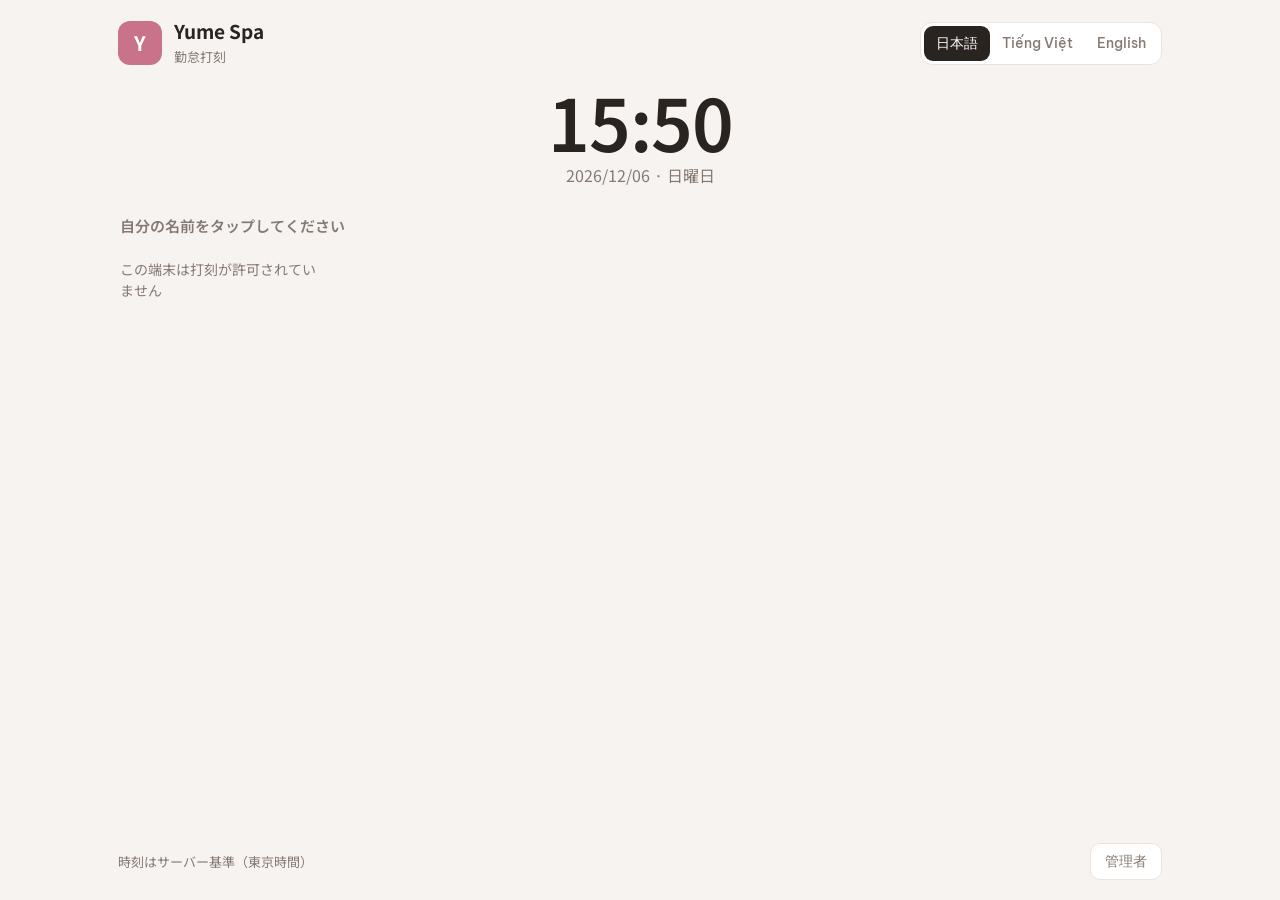
==== cham-cong/index.html @ f2bc5f34 "Trang chấm công nội bộ Yume (camera hiện sẵn, không lập chỉ mục; giám đốc duyệt 18/11 16:34) Co-Auth" ====
<!DOCTYPE html>
<html lang="ja">
<head>
<meta name="robots" content="noindex,nofollow">
<base target="_top">
<meta charset="utf-8">
<link rel="preconnect" href="https://fonts.googleapis.com">
<link href="https://fonts.googleapis.com/css2?family=Be+Vietnam+Pro:wght@400;500;600;700&family=Noto+Sans+JP:wght@400;500;700&display=swap" rel="stylesheet">
<style>
  :root{--bg:#f7f3f0;--card:#fff;--ink:#2a2421;--mute:#857a73;--line:#ece3dd;--rose:#c9738a;--rose-2:#f6e4e9;--ok:#2e7d55;--ok-2:#e3f2ea;--warn:#b7791f;--warn-2:#fbf0dc;--bad:#b3392f;--bad-2:#f8e3e1;--r:18px;
        --font:"Be Vietnam Pro",system-ui,-apple-system,"Segoe UI",sans-serif;--font-ja:"Noto Sans JP","Hiragino Sans","Yu Gothic UI",system-ui,sans-serif}
  *{box-sizing:border-box;-webkit-tap-highlight-color:transparent}
  html,body{height:100%}
  body{margin:0;background:var(--bg);color:var(--ink);font:400 16px/1.5 var(--font);-webkit-user-select:none;user-select:none;overflow:hidden}
  html[lang=ja] body{font-family:var(--font-ja)}
  .app{height:100%;display:flex;flex-direction:column;max-width:1100px;margin:0 auto;padding:20px 28px}
  header{display:flex;align-items:center;justify-content:space-between;gap:16px}
  .brand{display:flex;align-items:center;gap:12px}
  .logo{width:44px;height:44px;border-radius:12px;background:var(--rose);color:#fff;display:grid;place-items:center;font-weight:700;font-size:20px}
  .brand b{font-size:19px;font-weight:700;display:block;line-height:1.2}.brand span{color:var(--mute);font-size:13px}
  .seg{display:flex;background:#fff;border:1px solid var(--line);border-radius:12px;padding:3px}
  .seg button{border:0;background:none;font:500 14px var(--font);padding:8px 12px;border-radius:9px;color:var(--mute);cursor:pointer}
  .seg button.on{background:var(--ink);color:#fff}
  .clock{text-align:center;margin:18px 0 6px}
  .clock .t{font-size:72px;font-weight:600;letter-spacing:-1px;font-variant-numeric:tabular-nums;line-height:1}
  .clock .d{color:var(--mute);margin-top:6px}
  main{flex:1;overflow:auto;padding:14px 2px 6px}
  h2{font-size:15px;font-weight:600;color:var(--mute);margin:8px 0 12px;text-transform:none}
  .staff{display:grid;grid-template-columns:repeat(auto-fill,minmax(170px,1fr));gap:14px}
  .person{background:var(--card);border:1px solid var(--line);border-radius:var(--r);padding:18px 14px;text-align:center;cursor:pointer;transition:transform .08s,box-shadow .15s}
  .person:active{transform:scale(.97)}
  .person:hover{box-shadow:0 6px 18px rgba(42,36,33,.07)}
  .av{width:64px;height:64px;border-radius:50%;margin:0 auto 10px;display:grid;place-items:center;font-size:24px;font-weight:600;color:#fff}
  .person .n{font-weight:600;font-size:17px}
  .chip{display:inline-flex;align-items:center;gap:6px;margin-top:8px;font-size:12.5px;font-weight:500;padding:4px 10px;border-radius:999px;background:#f1ebe7;color:var(--mute)}
  .chip i{width:7px;height:7px;border-radius:50%;background:currentColor;display:inline-block}
  .chip.in{background:var(--ok-2);color:var(--ok)}.chip.brk{background:var(--warn-2);color:var(--warn)}
  footer{display:flex;justify-content:space-between;align-items:center;color:var(--mute);font-size:13px;padding-top:10px}
  .ghost{border:1px solid var(--line);background:#fff;border-radius:10px;padding:8px 14px;font:500 14px var(--font);color:var(--mute);cursor:pointer}
  /* lớp phủ */
  .sheet{position:fixed;inset:0;background:rgba(42,36,33,.42);display:none;align-items:center;justify-content:center;padding:20px;z-index:10}
  .sheet.on{display:flex}
  .panel{background:var(--card);border-radius:24px;width:min(460px,100%);padding:26px;box-shadow:0 24px 60px rgba(0,0,0,.2);position:relative}
  .panel.wide{width:min(860px,100%);max-height:92vh;overflow:auto}
  .x{position:absolute;right:16px;top:14px;border:0;background:#f4eee9;width:36px;height:36px;border-radius:50%;font-size:18px;color:var(--mute);cursor:pointer}
  .who{display:flex;align-items:center;gap:14px;margin-bottom:18px}
  .who .av{margin:0;width:52px;height:52px;font-size:20px}
  .who b{font-size:20px;display:block}.who span{color:var(--mute);font-size:14px}
  .dots{display:flex;justify-content:center;gap:16px;margin:6px 0 18px}
  .dots i{width:16px;height:16px;border-radius:50%;border:2px solid #cfc3bb}
  .dots i.f{background:var(--ink);border-color:var(--ink)}
  .dots.shake{animation:sh .35s}
  @keyframes sh{20%,60%{transform:translateX(-8px)}40%,80%{transform:translateX(8px)}}
  .pad{display:grid;grid-template-columns:repeat(3,1fr);gap:10px}
  .pad button{height:64px;border-radius:16px;border:1px solid var(--line);background:#fbf8f6;font:500 26px var(--font);color:var(--ink);cursor:pointer}
  .pad button:active{background:#efe7e2}
  .pad .fn{font-size:15px;color:var(--mute)}
  .cam{display:flex;flex-direction:column;align-items:center;gap:8px;margin:14px 0 4px}
  .cam video,.cam img{width:100%;max-width:340px;aspect-ratio:4/3;object-fit:cover;border-radius:16px;background:#f1ebe7;transform:scaleX(-1)}
  .cam .s{font-size:13.5px;color:var(--mute);text-align:center}
  .cam label{font-weight:600;color:var(--rose);cursor:pointer}
  .acts{display:grid;gap:10px;margin-top:16px}
  .acts button{height:62px;border-radius:16px;border:0;font:600 18px var(--font);cursor:pointer;display:flex;align-items:center;justify-content:center;gap:10px}
  .a-in{background:var(--ok);color:#fff}.a-out{background:var(--ink);color:#fff}.a-brk{background:var(--warn-2);color:var(--warn)}.a-back{background:var(--ok-2);color:var(--ok)}
  .acts button:disabled{opacity:.5}
  .err{color:var(--bad);text-align:center;font-weight:500;min-height:24px;margin-top:10px}
  .done{text-align:center;padding:12px 6px}
  .done .ic{width:84px;height:84px;border-radius:50%;margin:0 auto 14px;display:grid;place-items:center;font-size:42px;color:#fff;background:var(--ok)}
  .done .ic.out{background:var(--ink)}.done .ic.brk{background:var(--warn)}
  .done h3{font-size:24px;margin:0 0 4px}.done .tm{font-size:44px;font-weight:600;font-variant-numeric:tabular-nums}
  .done .sub{color:var(--mute);margin-top:6px}.done .w{margin-top:12px;background:var(--warn-2);color:var(--warn);border-radius:12px;padding:10px;font-size:14px}
  table{width:100%;border-collapse:collapse;font-size:14.5px}
  th{text-align:left;color:var(--mute);font-weight:500;padding:8px;border-bottom:1px solid var(--line)}
  td{padding:9px 8px;border-bottom:1px solid #f3ede9}
  .num{text-align:right;font-variant-numeric:tabular-nums}
  .grid2{display:grid;grid-template-columns:1fr 1fr;gap:18px}
  .box{border:1px solid var(--line);border-radius:16px;padding:14px}
  .box h4{margin:0 0 8px;font-size:15px}
  .fx{display:grid;grid-template-columns:1fr 1fr;gap:8px}
  .fx select,.fx input{font:400 15px var(--font);padding:10px;border:1px solid var(--line);border-radius:10px;width:100%;-webkit-user-select:text;user-select:text}
  .fx .full{grid-column:1/-1}
  .btn{height:46px;border:0;border-radius:12px;background:var(--ink);color:#fff;font:600 15px var(--font);cursor:pointer}
  .empty{color:var(--mute);font-size:14px;padding:10px 0}
  @media (max-width:700px){.clock .t{font-size:52px}.grid2{grid-template-columns:1fr}.app{padding:14px}}
</style>
</head>
<body>
<div class="app">
  <header>
    <div class="brand"><div class="logo">Y</div><div><b>Yume Spa</b><span data-t="sub"></span></div></div>
    <div class="seg" id="lang"><button data-l="ja">日本語</button><button data-l="vi">Tiếng Việt</button><button data-l="en">English</button></div>
  </header>
  <div class="clock"><div class="t" id="clk">--:--</div><div class="d" id="day"></div></div>
  <main><h2 data-t="tap"></h2><div class="staff" id="staff"></div></main>
  <footer><span id="foot"></span><button class="ghost" id="mgrBtn" data-t="mgr"></button></footer>
</div>

<div class="sheet" id="sPin"><div class="panel">
  <button class="x" data-close>×</button>
  <div class="who" id="pinWho"></div>
  <div class="dots" id="dots"><i></i><i></i><i></i><i></i></div>
  <div class="pad" id="pad"></div>
  <div class="err" id="pinErr"></div>
</div></div>

<div class="sheet" id="sAct"><div class="panel">
  <button class="x" data-close>×</button>
  <div class="who" id="actWho"></div>
  <div class="cam"><video id="vid" playsinline muted hidden></video><img id="shot" alt="" hidden><div class="s" id="camTxt"></div><label for="camIn" id="camLbl" hidden></label></div>
  <input id="camIn" type="file" accept="image/*" capture="user" hidden>
  <div class="acts" id="acts"></div>
  <div class="err" id="actErr"></div>
</div></div>

<div class="sheet" id="sDone"><div class="panel"><div class="done" id="doneBox"></div></div></div>

<div class="sheet" id="sMgr"><div class="panel wide">
  <button class="x" data-close>×</button>
  <div id="mgrBox"></div>
</div></div>

<script>
const K0 = "<?= kioskKey ?>";
// Trang ngoài Google: lần đầu mở bằng ?k=…, iPad lưu khóa vào máy rồi xóa khỏi thanh địa chỉ (không còn trong lịch sử, dấu trang).
// Thu hồi: Quản lý đổi khóa ở CaiDat!B3 (menuNewKey) → máy cũ báo "chưa được cấp phép", mở lại bằng link mới.
const KEY = K0.indexOf("<" + "?") !== 0 ? K0 : (() => { const u = new URLSearchParams(location.search).get("k");
  if (u) { put("cc_k", u); history.replaceState(null, "", location.pathname); } return get("cc_k") || ""; })();
const EXEC = "https://script.google.com/macros/s/AKfycbzCZN4zLhUl0K0emn6Rqy8HpyyqSWN4c1NJvTIBpm4sspG4p6c4Kl5jYYhxffua1I4z/exec";
if (!(window.google && google.script && google.script.run)) {
  // Trang đặt ngoài Google (để camera hiện sẵn): gọi cùng các hàm của bộ chấm công qua doPost
  const mk = (ok, ng) => new Proxy({}, {get: (_, name) => name === "withSuccessHandler" ? f => mk(f, ng) : name === "withFailureHandler" ? f => mk(ok, f) :
    (...args) => fetch(EXEC, {method: "POST", headers: {"Content-Type": "text/plain;charset=utf-8"}, body: JSON.stringify({fn: name, args})})
      .then(r => r.json()).then(v => ok && ok(v)).catch(e => ng && ng(e))});
  window.google = {script: {run: mk(null, null)}};
}
const T = {
 vi:{sub:"Chấm công",tap:"Chạm vào tên của bạn",mgr:"Quản lý",pin:"Nhập mã PIN 4 số",mpin:"Mã quản lý 4 số",del:"Xóa",clr:"Xóa hết",
   in:"Vào ca",brk:"Nghỉ giữa ca",back:"Trở lại làm",out:"Ra ca",off:"Chưa vào ca",on:"Đang làm từ",onb:"Đang nghỉ",
   cam:"Nhìn vào camera rồi bấm nút bên dưới – ảnh tự lưu",camNo:"Camera chưa mở được – vẫn bấm nút bên dưới để chấm công",camBtn:"Mở camera",camOk:"Đã có ảnh",
   saving:"Đang ghi…",hrs:"Giờ làm ca này",mon:"Tổng giờ tháng này",ok_in:"Chúc làm việc vui vẻ",ok_out:"Cảm ơn, hẹn gặp lại",ok_brk:"Nghỉ ngơi nhé",ok_back:"Chào mừng trở lại",
   e_bad_pin:"Sai mã PIN",e_no_pin:"Chưa có mã – báo quản lý",e_bad_device:"Máy này chưa được cấp phép chấm công – báo quản lý",e_locked:"Sai nhiều lần, thử lại sau 15 phút",e_bad_input:"Thông tin chưa đủ",e_busy:"Máy đang bận, bấm lại",e_net:"Mất kết nối – bấm lại (không bị ghi trùng)",e_need_photo:"Cần chụp ảnh",
   today:"Hôm nay",inNow:"Đang trong ca",month:"Tổng giờ tháng",time:"Lúc",person:"Người",type:"Loại",h:"Số giờ",ca:"Ca",over:"Quá 8 tiếng",night:"Giờ đêm",none:"Chưa có",
   fix:"Ghi sửa giờ (quên bấm)",fixH:"Số giờ cộng (+) hoặc trừ (−)",fixR:"Lý do",fixMonth:"Tháng",save:"Ghi lại",saved:"Đã ghi vào tab SuaGio",lock:"Khóa",
   days:["Chủ nhật","Thứ hai","Thứ ba","Thứ tư","Thứ năm","Thứ sáu","Thứ bảy"],TY:{"VÀO CA":"Vào ca","NGHỈ":"Nghỉ","TRỞ LẠI":"Trở lại","RA CA":"Ra ca"},foot:"Giờ ghi theo máy chủ (giờ Tokyo)"},
 ja:{sub:"勤怠打刻",tap:"自分の名前をタップしてください",mgr:"管理者",pin:"4桁のPINを入力",mpin:"管理者コード（4桁）",del:"削除",clr:"クリア",
   in:"出勤",brk:"休憩開始",back:"休憩終了",out:"退勤",off:"未出勤",on:"勤務中",onb:"休憩中",
   cam:"カメラを見て下のボタンを押してください（写真は自動保存）",camNo:"カメラを起動できません。そのまま下のボタンで打刻できます",camBtn:"カメラを開く",camOk:"撮影済み",
   saving:"記録中…",hrs:"今回の勤務時間",mon:"今月の合計",ok_in:"今日もよろしくお願いします",ok_out:"お疲れさまでした",ok_brk:"ごゆっくり",ok_back:"おかえりなさい",
   e_bad_pin:"PINが違います",e_no_pin:"コード未設定です。管理者に連絡してください",e_bad_device:"この端末は打刻が許可されていません",e_locked:"誤りが続いたため15分後に再試行してください",e_bad_input:"入力が不足しています",e_busy:"処理中です。もう一度押してください",e_net:"通信エラー：もう一度押してください（二重記録されません）",e_need_photo:"写真が必要です",
   today:"本日",inNow:"勤務中",month:"今月の合計",time:"時刻",person:"スタッフ",type:"種別",h:"時間",ca:"回数",over:"8時間超",night:"深夜",none:"なし",
   fix:"時間修正（打刻漏れ）",fixH:"加算（+）または減算（−）する時間",fixR:"理由",fixMonth:"月",save:"記録",saved:"SuaGioタブに記録しました",lock:"ロック",
   days:["日曜日","月曜日","火曜日","水曜日","木曜日","金曜日","土曜日"],TY:{"VÀO CA":"出勤","NGHỈ":"休憩開始","TRỞ LẠI":"休憩終了","RA CA":"退勤"},foot:"時刻はサーバー基準（東京時間）"},
 en:{sub:"Time clock",tap:"Tap your name",mgr:"Manager",pin:"Enter your 4-digit PIN",mpin:"Manager code (4 digits)",del:"Delete",clr:"Clear",
   in:"Clock in",brk:"Start break",back:"End break",out:"Clock out",off:"Not clocked in",on:"On shift since",onb:"On break",
   cam:"Look at the camera and press a button below – the photo saves itself",camNo:"Camera unavailable – you can still press a button below",camBtn:"Open camera",camOk:"Photo ready",
   saving:"Saving…",hrs:"Hours this shift",mon:"Hours this month",ok_in:"Have a good shift",ok_out:"Thank you, see you next time",ok_brk:"Enjoy your break",ok_back:"Welcome back",
   e_bad_pin:"Wrong PIN",e_no_pin:"No code set – tell the manager",e_bad_device:"This device is not allowed to clock in",e_locked:"Too many attempts, try again in 15 minutes",e_bad_input:"Missing information",e_busy:"Busy, press again",e_net:"Connection lost – press again (it will not be recorded twice)",e_need_photo:"A photo is required",
   today:"Today",inNow:"On shift now",month:"Hours this month",time:"Time",person:"Staff",type:"Type",h:"Hours",ca:"Shifts",over:"Over 8 h",night:"Night",none:"None",
   fix:"Correct hours (missed punch)",fixH:"Hours to add (+) or subtract (−)",fixR:"Reason",fixMonth:"Month",save:"Save",saved:"Saved to the SuaGio tab",lock:"Lock",
   days:["Sunday","Monday","Tuesday","Wednesday","Thursday","Friday","Saturday"],TY:{"VÀO CA":"Clock in","NGHỈ":"Start break","TRỞ LẠI":"End break","RA CA":"Clock out"},foot:"Times follow the server clock (Tokyo)"}
};
const COLORS = ["#c9738a","#7a9e7e","#8a7fb5","#c08a5b","#5f8fb0","#b5677f","#6f9a96","#a07b6a"];
let lang = "ja", st = {staff:[],open:{}}, off = 0, sel = null, pin = "", mode = "staff", mcode = "", photo = "", stream = null, pending = null, idle = null;
function get(k){try{return localStorage.getItem(k)}catch(e){return null}} function put(k,v){try{localStorage.setItem(k,v)}catch(e){}}
const $ = s => document.querySelector(s), t = k => T[lang][k];
const esc = s => String(s == null ? "" : s).replace(/[&<>"]/g, c => ({"&":"&amp;","<":"&lt;",">":"&gt;",'"':"&quot;"}[c]));
const ini = n => esc(String(n || "?").trim().split(/\s+/).pop().slice(0, 1).toUpperCase());
const col = c => COLORS[(parseInt(String(c).replace(/\D/g, "")) || 0) % COLORS.length];
const jst = () => new Date(new Date(Date.now() + off).toLocaleString("en-US", {timeZone:"Asia/Tokyo"}));
function status(c){ const o = st.open[c]; return !o ? ["", t("off")] : o.nghi ? ["brk", t("onb")] : ["in", t("on") + " " + o.vao]; }
function paint(){
  document.documentElement.lang = lang;
  document.querySelectorAll("[data-t]").forEach(e => e.textContent = t(e.dataset.t));
  document.querySelectorAll("#lang button").forEach(b => b.classList.toggle("on", b.dataset.l === lang));
  $("#foot").textContent = t("foot");
  $("#staff").innerHTML = st.staff.map(p => { const [c, s] = status(p.code); return `<div class="person" data-nv="${esc(p.code)}"><div class="av" style="background:${col(p.code)}">${ini(p.name || p.code)}</div><div class="n">${esc(p.name || p.code)}</div><div class="chip ${c}"><i></i>${esc(s)}</div></div>`; }).join("");
}
function tick(){ const d = jst(); $("#clk").textContent = d.toTimeString().slice(0, 5); $("#day").textContent = `${d.getFullYear()}/${String(d.getMonth()+1).padStart(2,"0")}/${String(d.getDate()).padStart(2,"0")} · ${t("days")[d.getDay()]}`; }
function load(){ if (!KEY) { $("#staff").innerHTML = `<div class="empty">${t("e_bad_device")}</div>`; return; }
  google.script.run.withSuccessHandler(s => { if (!s.ok) { $("#staff").innerHTML = `<div class="empty">${t("e_" + s.err)}</div>`; return; } st = s; off = s.now - Date.now(); paint(); }).getState(KEY); }
function open(id){ document.querySelectorAll(".sheet").forEach(s => s.classList.toggle("on", s.id === id)); poke(); }
function closeAll(){ document.querySelectorAll(".sheet").forEach(s => s.classList.remove("on")); stopCam(); sel = null; pin = ""; mcode = ""; photo = ""; pending = null; clearTimeout(idle); if (lang !== "ja") { lang = "ja"; paint(); tick(); } }
function poke(){ clearTimeout(idle); idle = setTimeout(closeAll, 45000); }
function whoHtml(p, sub){ return `<div class="av" style="background:${col(p.code)}">${ini(p.name || p.code)}</div><div><b>${esc(p.name || p.code)}</b><span>${esc(sub)}</span></div>`; }
function padHtml(){ return [1,2,3,4,5,6,7,8,9].map(n => `<button data-k="${n}">${n}</button>`).join("") + `<button class="fn" data-k="c">${t("clr")}</button><button data-k="0">0</button><button class="fn" data-k="b">⌫</button>`; }
function dots(n){ $("#dots").innerHTML = [0,1,2,3].map(i => `<i class="${i < n ? "f" : ""}"></i>`).join(""); }
function startPin(m){ mode = m; pin = ""; $("#pinErr").textContent = "";
  $("#pinWho").innerHTML = m === "staff" ? whoHtml(sel, t("pin")) : `<div class="av" style="background:var(--ink)">⚙</div><div><b>${t("mgr")}</b><span>${t("mpin")}</span></div>`;
  $("#pad").innerHTML = padHtml(); dots(0); open("sPin"); }
function bad(msgKey){ $("#pinErr").textContent = t(msgKey); const d = $("#dots"); d.classList.remove("shake"); void d.offsetWidth; d.classList.add("shake"); pin = ""; setTimeout(() => dots(0), 350); }
function pinDone(){
  if (mode === "staff") { showActions(); return; }
  mcode = pin; loadMgr();
}
function showActions(){
  const [c] = status(sel.code), o = st.open[sel.code];
  $("#actWho").innerHTML = whoHtml(sel, status(sel.code)[1]);
  const b = (k, cls) => `<button class="${cls}" data-a="${k}">${t({"VÀO CA":"in","NGHỈ":"brk","TRỞ LẠI":"back","RA CA":"out"}[k])}</button>`;
  $("#acts").innerHTML = !o ? b("VÀO CA","a-in") : o.nghi ? b("TRỞ LẠI","a-back") + b("RA CA","a-out") : b("NGHỈ","a-brk") + b("RA CA","a-out");
  $("#actErr").textContent = ""; open("sAct"); startCam();
}
async function startCam(){
  photo = ""; $("#shot").hidden = true; $("#camLbl").hidden = true;
  try { stream = await navigator.mediaDevices.getUserMedia({video:{facingMode:"user", width:640}}); const v = $("#vid"); v.srcObject = stream; v.hidden = false; await v.play(); $("#camTxt").textContent = t("cam"); }
  catch(e){ $("#vid").hidden = true; $("#camTxt").textContent = t("camNo"); $("#camLbl").textContent = t("camBtn"); $("#camLbl").hidden = false; }
}
function stopCam(){ if (stream) { stream.getTracks().forEach(x => x.stop()); stream = null; } }
function snap(){ const v = $("#vid"); if (!stream || !v.videoWidth) return photo;
  const c = document.createElement("canvas"), k = Math.min(1, 720 / v.videoWidth); c.width = v.videoWidth * k; c.height = v.videoHeight * k;
  c.getContext("2d").drawImage(v, 0, 0, c.width, c.height); return c.toDataURL("image/jpeg", .72); }
function doPunch(type, btn){
  const img = photo || snap(), key = sel.code + "|" + type;
  if (!pending || pending.key !== key) pending = {key, id: Date.now().toString(36) + Math.random().toString(36).slice(2, 8)};
  document.querySelectorAll("#acts button").forEach(x => x.disabled = true); $("#actErr").textContent = t("saving");
  google.script.run.withSuccessHandler(r => {
      document.querySelectorAll("#acts button").forEach(x => x.disabled = false);
      if (!r.ok) { $("#actErr").textContent = t("e_" + r.err) || r.err; if (r.err === "bad_pin") { startPin("staff"); $("#pinErr").textContent = t("e_bad_pin"); } return; }
      stopCam(); const k = {"VÀO CA":["in","✓","ok_in"],"NGHỈ":["brk","☕","ok_brk"],"TRỞ LẠI":["in","↩","ok_back"],"RA CA":["out","✓","ok_out"]}[type];
      $("#doneBox").innerHTML = `<div class="ic ${k[0]}">${k[1]}</div><h3>${esc(sel.name || sel.code)} · ${esc(t("TY")[type])}</h3><div class="tm">${esc(r.time)}</div><div class="sub">${t(k[2])}</div>`
        + (r.hours !== "" && r.hours != null ? `<div class="sub">${t("hrs")}: <b>${r.hours}</b>${r.month !== "" && r.month != null ? ` · ${t("mon")}: <b>${Math.round(r.month * 10) / 10}</b>` : ""}</div>` : "")
        + (r.warn ? `<div class="w">⚠ ${esc(r.warn)}</div>` : "");
      open("sDone"); pending = null; load(); setTimeout(closeAll, r.warn ? 7000 : 3500);
    }).withFailureHandler(() => { document.querySelectorAll("#acts button").forEach(x => x.disabled = false); $("#actErr").textContent = t("e_net"); })
    .punch(KEY, sel.code, pin, type, img, navigator.userAgent.slice(0, 60), pending.id);
}
function loadMgr(){
  $("#pinErr").textContent = t("saving");
  google.script.run.withSuccessHandler(r => {
    if (!r.ok) { mcode = ""; bad("e_" + r.err); return; }
    const ty = x => esc(t("TY")[x] || x);
    const opts = Object.keys(r.names).map(c => `<option value="${esc(c)}">${esc(r.names[c])} (${esc(c)})</option>`).join("");
    const openRows = Object.keys(r.open).map(c => `<tr><td>${esc(r.names[c] || c)}</td><td class="num">${esc(r.open[c].vao)}</td><td>${r.open[c].nghi ? t("onb") : t("on")}</td></tr>`).join("");
    $("#mgrBox").innerHTML = `<div class="who"><div class="av" style="background:var(--ink)">⚙</div><div><b>${t("mgr")}</b><span>${esc(r.month)}</span></div></div>
      <div class="grid2">
        <div class="box"><h4>${t("inNow")}</h4>${openRows ? `<table><tbody>${openRows}</tbody></table>` : `<div class="empty">${t("none")}</div>`}</div>
        <div class="box"><h4>${t("month")}</h4>${r.totals.length ? `<table><thead><tr><th>${t("person")}</th><th class="num">${t("h")}</th><th class="num">${t("ca")}</th><th class="num">${t("over")}</th><th class="num">${t("night")}</th></tr></thead><tbody>${r.totals.map(x => `<tr><td>${esc(x.name)}</td><td class="num">${Math.round((+x.h||0)*10)/10}</td><td class="num">${esc(x.ca)}</td><td class="num">${Math.round((+x.over8||0)*10)/10}</td><td class="num">${Math.round((+x.night||0)*10)/10}</td></tr>`).join("")}</tbody></table>` : `<div class="empty">${t("none")}</div>`}</div>
      </div>
      <div class="box" style="margin-top:18px"><h4>${t("today")}</h4>${r.today.length ? `<table><thead><tr><th>${t("time")}</th><th>${t("person")}</th><th>${t("type")}</th><th class="num">${t("h")}</th><th></th></tr></thead><tbody>${r.today.map(x => `<tr><td class="num">${esc(x.t)}</td><td>${esc(x.name)}</td><td>${ty(x.type)}</td><td class="num">${x.h === "" ? "" : esc(x.h)}</td><td style="color:var(--warn);font-size:13px">${esc(x.warn)}</td></tr>`).join("")}</tbody></table>` : `<div class="empty">${t("none")}</div>`}</div>
      <div class="box" style="margin-top:18px"><h4>${t("fix")}</h4><div class="fx">
        <select id="fxNv">${opts}</select><input id="fxM" value="${esc(r.month)}" placeholder="${t("fixMonth")}">
        <input id="fxH" inputmode="decimal" placeholder="${t("fixH")}"><input id="fxR" placeholder="${t("fixR")}">
        <button class="btn full" id="fxSave">${t("save")}</button><div class="err full" id="fxMsg"></div></div></div>
      <div style="text-align:right;margin-top:14px"><button class="ghost" data-close>${t("lock")}</button></div>`;
    open("sMgr");
  }).withFailureHandler(() => bad("e_net")).manager(KEY, mcode, "view", null);
}
document.addEventListener("click", e => {
  poke();
  const l = e.target.closest("#lang [data-l]"); if (l) { lang = l.dataset.l; paint(); tick(); return; }
  if (e.target.closest("[data-close]")) { closeAll(); return; }
  const p = e.target.closest(".person"); if (p) { sel = st.staff.find(x => x.code === p.dataset.nv); if (st.requirePin) startPin("staff"); else { pin = ""; showActions(); } return; }
  if (e.target.closest("#mgrBtn")) { startPin("mgr"); return; }
  const k = e.target.closest("#pad [data-k]"); if (k) {
    const v = k.dataset.k; $("#pinErr").textContent = "";
    if (v === "b") pin = pin.slice(0, -1); else if (v === "c") pin = ""; else if (pin.length < 4) pin += v;
    dots(pin.length); if (pin.length === 4) setTimeout(pinDone, 120); return; }
  const a = e.target.closest("#acts [data-a]"); if (a) { doPunch(a.dataset.a, a); return; }
  if (e.target.closest("#fxSave")) {
    const d = {nv: $("#fxNv").value, month: $("#fxM").value.trim(), delta: parseFloat(String($("#fxH").value).replace(",", ".").replace("−", "-")), reason: $("#fxR").value.trim()};
    $("#fxMsg").textContent = t("saving");
    google.script.run.withSuccessHandler(r => { $("#fxMsg").textContent = r.ok ? t("saved") : t("e_" + r.err); if (r.ok) { $("#fxH").value = ""; $("#fxR").value = ""; } })
      .withFailureHandler(() => $("#fxMsg").textContent = t("e_net")).manager(KEY, mcode, "fix", d);
  }
});
$("#camIn").addEventListener("change", ev => {
  const f = ev.target.files[0]; if (!f) return; const img = new Image();
  img.onload = () => { const k = Math.min(1, 720 / Math.max(img.width, img.height)), c = document.createElement("canvas");
    c.width = img.width * k; c.height = img.height * k; c.getContext("2d").drawImage(img, 0, 0, c.width, c.height);
    photo = c.toDataURL("image/jpeg", .72); $("#shot").src = photo; $("#shot").hidden = false; $("#camTxt").textContent = t("camOk"); URL.revokeObjectURL(img.src); };
  img.src = URL.createObjectURL(f); ev.target.value = "";
});
paint(); tick(); setInterval(tick, 1000); load(); setInterval(load, 60000);
</script>
</body>
</html>
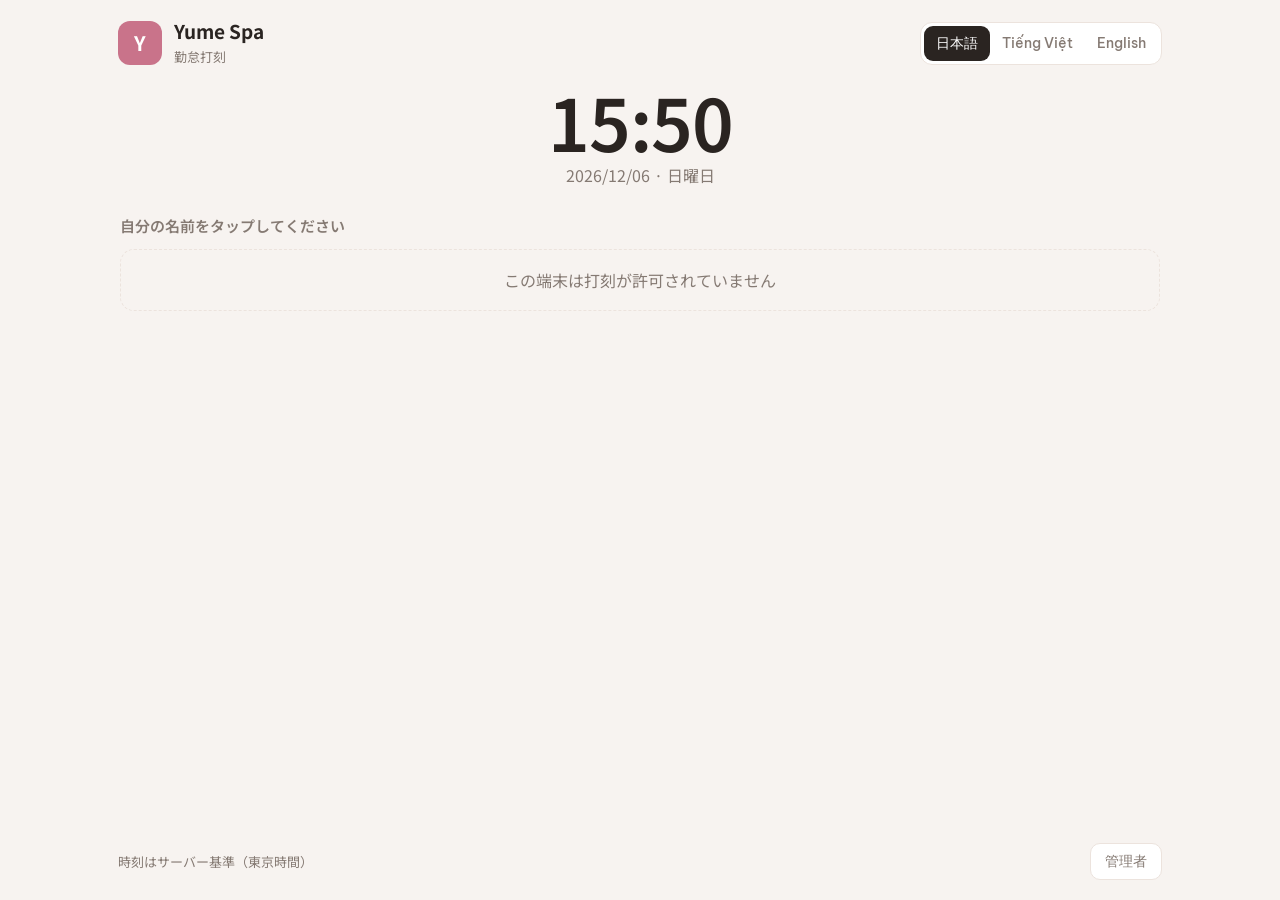
==== commit ecf13780: "Chấm công: thông báo máy chưa cấp phép hiện rộng Co-Authored-By: Claude Opus 5.5 <noreply@anthropic." ====
--- a/cham-cong/index.html
+++ b/cham-cong/index.html
@@ -81,6 +81,7 @@
   .fx .full{grid-column:1/-1}
   .btn{height:46px;border:0;border-radius:12px;background:var(--ink);color:#fff;font:600 15px var(--font);cursor:pointer}
   .empty{color:var(--mute);font-size:14px;padding:10px 0}
+  .staff .empty{grid-column:1/-1;font-size:16px;padding:18px;border:1px dashed var(--line);border-radius:14px;text-align:center}
   @media (max-width:700px){.clock .t{font-size:52px}.grid2{grid-template-columns:1fr}.app{padding:14px}}
 </style>
 </head>
@@ -141,7 +142,7 @@
    e_bad_pin:"Sai mã PIN",e_no_pin:"Chưa có mã – báo quản lý",e_bad_device:"Máy này chưa được cấp phép chấm công – báo quản lý",e_locked:"Sai nhiều lần, thử lại sau 15 phút",e_bad_input:"Thông tin chưa đủ",e_busy:"Máy đang bận, bấm lại",e_net:"Mất kết nối – bấm lại (không bị ghi trùng)",e_need_photo:"Cần chụp ảnh",
    today:"Hôm nay",inNow:"Đang trong ca",month:"Tổng giờ tháng",time:"Lúc",person:"Người",type:"Loại",h:"Số giờ",ca:"Ca",over:"Quá 8 tiếng",night:"Giờ đêm",none:"Chưa có",
    fix:"Ghi sửa giờ (quên bấm)",fixH:"Số giờ cộng (+) hoặc trừ (−)",fixR:"Lý do",fixMonth:"Tháng",save:"Ghi lại",saved:"Đã ghi vào tab SuaGio",lock:"Khóa",
-   days:["Chủ nhật","Thứ hai","Thứ ba","Thứ tư","Thứ năm","Thứ sáu","Thứ bảy"],TY:{"VÀO CA":"Vào ca","NGHỈ":"Nghỉ","TRỞ LẠI":"Trở lại","RA CA":"Ra ca"},foot:"Giờ ghi theo máy chủ (giờ Tokyo)"},
+   days:["Chủ nhật","Thứ hai","Thứ ba","Thứ tư","Thứ năm","Thứ sáu","Thứ bảy"],TY:{"VÀO CA":"Vào ca","NGHỈ":"Nghỉ","TRỞ LẠI":"Trở lại","RA CA":"Ra ca"},foot:"Giờ ghi theo máy chủ (giờ Tokyo)",ghCon:"Còn được làm tối đa",ghH:"giờ",ghVuot:"ĐÃ VƯỢT GIỚI HẠN GIỜ – báo quản lý ngay",ghHs:"Hồ sơ chưa đủ – báo quản lý",ghTit:"Giới hạn giờ làm",ghLim:"Giới hạn",ghDa:"Đã làm",ghConT:"Còn",ghTt:"Mức",ghLd:"Ghi chú",ghK7:"7 ngày",ghKt:"tuần này"},
  ja:{sub:"勤怠打刻",tap:"自分の名前をタップしてください",mgr:"管理者",pin:"4桁のPINを入力",mpin:"管理者コード（4桁）",del:"削除",clr:"クリア",
    in:"出勤",brk:"休憩開始",back:"休憩終了",out:"退勤",off:"未出勤",on:"勤務中",onb:"休憩中",
    cam:"カメラを見て下のボタンを押してください（写真は自動保存）",camNo:"カメラを起動できません。そのまま下のボタンで打刻できます",camBtn:"カメラを開く",camOk:"撮影済み",
@@ -149,7 +150,7 @@
    e_bad_pin:"PINが違います",e_no_pin:"コード未設定です。管理者に連絡してください",e_bad_device:"この端末は打刻が許可されていません",e_locked:"誤りが続いたため15分後に再試行してください",e_bad_input:"入力が不足しています",e_busy:"処理中です。もう一度押してください",e_net:"通信エラー：もう一度押してください（二重記録されません）",e_need_photo:"写真が必要です",
    today:"本日",inNow:"勤務中",month:"今月の合計",time:"時刻",person:"スタッフ",type:"種別",h:"時間",ca:"回数",over:"8時間超",night:"深夜",none:"なし",
    fix:"時間修正（打刻漏れ）",fixH:"加算（+）または減算（−）する時間",fixR:"理由",fixMonth:"月",save:"記録",saved:"SuaGioタブに記録しました",lock:"ロック",
-   days:["日曜日","月曜日","火曜日","水曜日","木曜日","金曜日","土曜日"],TY:{"VÀO CA":"出勤","NGHỈ":"休憩開始","TRỞ LẠI":"休憩終了","RA CA":"退勤"},foot:"時刻はサーバー基準（東京時間）"},
+   days:["日曜日","月曜日","火曜日","水曜日","木曜日","金曜日","土曜日"],TY:{"VÀO CA":"出勤","NGHỈ":"休憩開始","TRỞ LẠI":"休憩終了","RA CA":"退勤"},foot:"時刻はサーバー基準（東京時間）",ghCon:"本日あと最大",ghH:"時間",ghVuot:"労働時間の上限を超えています。すぐに管理者へ",ghHs:"登録情報が不足しています。管理者へ",ghTit:"労働時間の上限",ghLim:"上限",ghDa:"実績",ghConT:"残り",ghTt:"状態",ghLd:"備考",ghK7:"直近7日",ghKt:"今週"},
  en:{sub:"Time clock",tap:"Tap your name",mgr:"Manager",pin:"Enter your 4-digit PIN",mpin:"Manager code (4 digits)",del:"Delete",clr:"Clear",
    in:"Clock in",brk:"Start break",back:"End break",out:"Clock out",off:"Not clocked in",on:"On shift since",onb:"On break",
    cam:"Look at the camera and press a button below – the photo saves itself",camNo:"Camera unavailable – you can still press a button below",camBtn:"Open camera",camOk:"Photo ready",
@@ -157,7 +158,7 @@
    e_bad_pin:"Wrong PIN",e_no_pin:"No code set – tell the manager",e_bad_device:"This device is not allowed to clock in",e_locked:"Too many attempts, try again in 15 minutes",e_bad_input:"Missing information",e_busy:"Busy, press again",e_net:"Connection lost – press again (it will not be recorded twice)",e_need_photo:"A photo is required",
    today:"Today",inNow:"On shift now",month:"Hours this month",time:"Time",person:"Staff",type:"Type",h:"Hours",ca:"Shifts",over:"Over 8 h",night:"Night",none:"None",
    fix:"Correct hours (missed punch)",fixH:"Hours to add (+) or subtract (−)",fixR:"Reason",fixMonth:"Month",save:"Save",saved:"Saved to the SuaGio tab",lock:"Lock",
-   days:["Sunday","Monday","Tuesday","Wednesday","Thursday","Friday","Saturday"],TY:{"VÀO CA":"Clock in","NGHỈ":"Start break","TRỞ LẠI":"End break","RA CA":"Clock out"},foot:"Times follow the server clock (Tokyo)"}
+   days:["Sunday","Monday","Tuesday","Wednesday","Thursday","Friday","Saturday"],TY:{"VÀO CA":"Clock in","NGHỈ":"Start break","TRỞ LẠI":"End break","RA CA":"Clock out"},foot:"Times follow the server clock (Tokyo)",ghCon:"You can still work up to",ghH:"h",ghVuot:"Hour limit exceeded – tell the manager now",ghHs:"Profile incomplete – tell the manager",ghTit:"Working-hour limits",ghLim:"Limit",ghDa:"Worked",ghConT:"Left",ghTt:"Status",ghLd:"Note",ghK7:"last 7 days",ghKt:"this week"}
 };
 const COLORS = ["#c9738a","#7a9e7e","#8a7fb5","#c08a5b","#5f8fb0","#b5677f","#6f9a96","#a07b6a"];
 let lang = "ja", st = {staff:[],open:{}}, off = 0, sel = null, pin = "", mode = "staff", mcode = "", photo = "", stream = null, pending = null, idle = null;
@@ -218,8 +219,11 @@
       stopCam(); const k = {"VÀO CA":["in","✓","ok_in"],"NGHỈ":["brk","☕","ok_brk"],"TRỞ LẠI":["in","↩","ok_back"],"RA CA":["out","✓","ok_out"]}[type];
       $("#doneBox").innerHTML = `<div class="ic ${k[0]}">${k[1]}</div><h3>${esc(sel.name || sel.code)} · ${esc(t("TY")[type])}</h3><div class="tm">${esc(r.time)}</div><div class="sub">${t(k[2])}</div>`
         + (r.hours !== "" && r.hours != null ? `<div class="sub">${t("hrs")}: <b>${r.hours}</b>${r.month !== "" && r.month != null ? ` · ${t("mon")}: <b>${Math.round(r.month * 10) / 10}</b>` : ""}</div>` : "")
+        + (r.gh && r.gh.muc ? (r.gh.muc === "ĐỎ" ? `<div class="w" style="background:#fde2e2;color:#a11">⛔ ${t(r.gh.tuan === 0 ? "ghHs" : "ghVuot")}</div>`
+            : r.gh.muc === "CHƯA RÕ" ? `<div class="w">⚠ ${t("ghHs")}</div>`
+            : type !== "RA CA" ? `<div class="sub" style="${r.gh.muc === "VÀNG" ? "color:var(--warn);font-weight:600" : ""}">${t("ghCon")} <b>${r.gh.con}</b> ${t("ghH")}</div>` : "") : "")
         + (r.warn ? `<div class="w">⚠ ${esc(r.warn)}</div>` : "");
-      open("sDone"); pending = null; load(); setTimeout(closeAll, r.warn ? 7000 : 3500);
+      open("sDone"); pending = null; load(); setTimeout(closeAll, r.warn || (r.gh && r.gh.muc !== "XANH") ? 8000 : 3500);
     }).withFailureHandler(() => { document.querySelectorAll("#acts button").forEach(x => x.disabled = false); $("#actErr").textContent = t("e_net"); })
     .punch(KEY, sel.code, pin, type, img, navigator.userAgent.slice(0, 60), pending.id);
 }
@@ -235,6 +239,7 @@
         <div class="box"><h4>${t("inNow")}</h4>${openRows ? `<table><tbody>${openRows}</tbody></table>` : `<div class="empty">${t("none")}</div>`}</div>
         <div class="box"><h4>${t("month")}</h4>${r.totals.length ? `<table><thead><tr><th>${t("person")}</th><th class="num">${t("h")}</th><th class="num">${t("ca")}</th><th class="num">${t("over")}</th><th class="num">${t("night")}</th></tr></thead><tbody>${r.totals.map(x => `<tr><td>${esc(x.name)}</td><td class="num">${Math.round((+x.h||0)*10)/10}</td><td class="num">${esc(x.ca)}</td><td class="num">${Math.round((+x.over8||0)*10)/10}</td><td class="num">${Math.round((+x.night||0)*10)/10}</td></tr>`).join("")}</tbody></table>` : `<div class="empty">${t("none")}</div>`}</div>
       </div>
+      <div class="box" style="margin-top:18px"><h4>${t("ghTit")}</h4>${(r.limits || []).length ? `<table><thead><tr><th>${t("person")}</th><th class="num">${t("ghLim")}</th><th class="num">${t("ghDa")}</th><th class="num">${t("ghConT")}</th><th>${t("ghTt")}</th><th>${t("ghLd")}</th></tr></thead><tbody>${r.limits.map(x => `<tr><td>${esc(x.name)}</td><td class="num">${x.gioi_han_tuan} (${t(x.kieu === "cuon" ? "ghK7" : "ghKt")})</td><td class="num">${x.da_tuan}</td><td class="num">${x.con}</td><td style="font-weight:600;color:${x.muc === "ĐỎ" ? "var(--bad)" : x.muc === "VÀNG" || x.muc === "CHƯA RÕ" ? "var(--warn)" : "var(--ok)"}">${esc(x.muc)}</td><td style="font-size:13px">${esc(x.ly_do)}${x.the ? " · " + esc(x.the) : ""}</td></tr>`).join("")}</tbody></table>` : `<div class="empty">${t("none")}</div>`}</div>
       <div class="box" style="margin-top:18px"><h4>${t("today")}</h4>${r.today.length ? `<table><thead><tr><th>${t("time")}</th><th>${t("person")}</th><th>${t("type")}</th><th class="num">${t("h")}</th><th></th></tr></thead><tbody>${r.today.map(x => `<tr><td class="num">${esc(x.t)}</td><td>${esc(x.name)}</td><td>${ty(x.type)}</td><td class="num">${x.h === "" ? "" : esc(x.h)}</td><td style="color:var(--warn);font-size:13px">${esc(x.warn)}</td></tr>`).join("")}</tbody></table>` : `<div class="empty">${t("none")}</div>`}</div>
       <div class="box" style="margin-top:18px"><h4>${t("fix")}</h4><div class="fx">
         <select id="fxNv">${opts}</select><input id="fxM" value="${esc(r.month)}" placeholder="${t("fixMonth")}">
